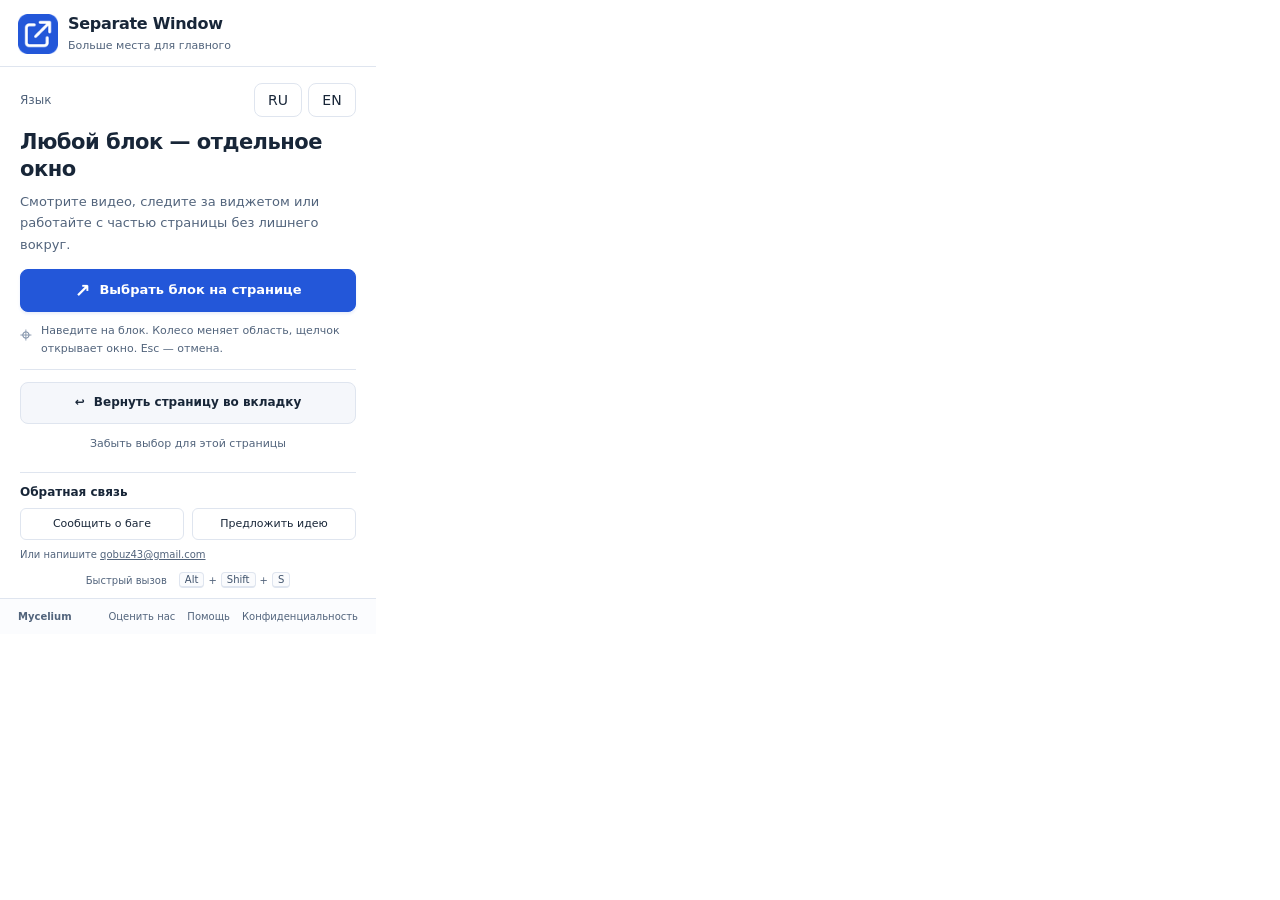
==== popup.html @ 71defe0a "feat: add feedback links and language buttons" ====
<!doctype html>
<html lang="ru">
<head>
  <meta charset="utf-8">
  <meta name="viewport" content="width=device-width,initial-scale=1">
  <title>Separate Window</title>
  <link rel="icon" type="image/png" href="icons/icon32.png">
  <link rel="stylesheet" href="popup.css">
</head>
<body>
  <header class="app-header">
    <img src="icons/action48.png" width="40" height="40" alt="">
    <div><h1><a href="https://chromewebstore.google.com/detail/separate-window/fhcafcdfknddjfgbbkhpglgamceiclcm" target="_blank" rel="noopener noreferrer">Separate Window</a></h1><p data-i18n="appTagline">Больше места для главного</p></div>
    <span class="version" id="version"></span>
  </header>
  <main>
    <div class="language"><span id="language-label" data-i18n="languageLabel">Язык</span><div id="language" class="language-switch" role="group" aria-labelledby="language-label"><button type="button" data-language="ru" aria-label="Русский" aria-pressed="false">RU</button><button type="button" data-language="en" aria-label="English" aria-pressed="false">EN</button></div></div>
    <section class="selection" aria-labelledby="selection-title">
      <h2 id="selection-title" data-i18n="popupHeading">Любой блок — отдельное окно</h2>
      <p data-i18n="popupIntro">Смотрите видео, следите за виджетом или работайте с частью страницы без лишнего вокруг.</p>
      <button id="select" class="primary"><span aria-hidden="true">↗</span><span data-i18n="selectButton">Выбрать блок на странице</span></button>
      <div class="selection-hint"><span aria-hidden="true">⌖</span><p data-i18n="pickerHelp">Наведите на блок. Колесо меняет область, щелчок открывает окно. Esc — отмена.</p></div>
    </section>
    <section class="page-actions" aria-label="Page actions" data-i18n-label="pageActions">
      <button id="restore" class="secondary"><span aria-hidden="true">↩</span><span data-i18n="restoreButton">Вернуть страницу во вкладку</span></button>
      <button id="forget" class="quiet" data-i18n="forgetButton">Забыть выбор для этой страницы</button>
    </section>
    <div id="status" role="status" aria-live="polite"></div>
    <section class="feedback" aria-labelledby="feedback-heading">
      <h2 id="feedback-heading" data-i18n="feedbackHeading">Обратная связь</h2>
      <div class="feedback-links"><a id="report-bug" target="_blank" rel="noopener noreferrer" data-i18n="reportBug">Сообщить о баге</a><a id="suggest-feature" target="_blank" rel="noopener noreferrer" data-i18n="suggestFeature">Предложить идею</a></div>
      <p><span data-i18n="feedbackEmail">Или напишите</span> <a href="mailto:qobuz43@gmail.com">qobuz43@gmail.com</a></p>
    </section>
    <div class="shortcut"><span data-i18n="quickAccess">Быстрый вызов</span><kbd>Alt</kbd><span>+</span><kbd>Shift</kbd><span>+</span><kbd>S</kbd></div>
  </main>
  <footer><span>Mycelium</span><nav><a id="rate" href="https://chromewebstore.google.com/detail/separate-window/fhcafcdfknddjfgbbkhpglgamceiclcm/reviews" target="_blank" rel="noopener noreferrer" data-i18n="rateLink">Оценить нас</a><a href="https://github.com/MerlinRus/SeparateWindow#readme" target="_blank" rel="noopener noreferrer" data-i18n="helpLink">Помощь</a><a href="https://merlinrus.github.io/SeparateWindow/privacy.html" target="_blank" rel="noopener noreferrer" data-i18n="privacyLink">Конфиденциальность</a></nav></footer>
  <script src="i18n.js"></script><script src="popup.js"></script>
</body>
</html>
---- popup.css ----
:root{color-scheme:light;--bg:#fff;--surface:#f5f7fb;--line:#dfe5ef;--ink:#182638;--muted:#52647c;--accent:#2357d9;--accent-hover:#1944b5;--danger:#a52424}
*{box-sizing:border-box}
body{width:376px;margin:0;background:var(--bg);color:var(--ink);font:13px/1.5 "Segoe UI",system-ui,sans-serif}
.app-header{display:flex;align-items:center;gap:10px;padding:14px 18px 12px;border-bottom:1px solid var(--line)}
.app-header img{flex:none}.app-header h1{margin:0;font-size:16px;line-height:1.3;font-weight:650;letter-spacing:-.3px}.app-header p{margin:3px 0 0;color:var(--muted);font-size:11px}.version{margin-left:auto;color:var(--muted);font-size:10px;align-self:flex-start;padding-top:3px}
.app-header h1 a{color:inherit;text-decoration:none}.app-header h1 a:hover{text-decoration:underline}
main{padding:16px 20px 10px}h2{margin:0 0 9px;font-size:21px;font-weight:650;line-height:1.25;letter-spacing:-.5px}.selection>p{margin:0 0 14px;color:var(--muted);line-height:1.65}
button{display:flex;align-items:center;justify-content:center;gap:9px;width:100%;padding:11px 12px;border:1px solid var(--line);border-radius:8px;background:var(--bg);color:var(--ink);font:inherit;cursor:pointer;font-weight:600;line-height:1.45}
.primary{background:var(--accent);border-color:var(--accent);color:#fff;font-size:13px;box-shadow:0 2px 3px #2357d91a}.primary:hover{background:var(--accent-hover)}.primary>span:first-child{font-size:19px;line-height:1}
.selection-hint{display:flex;gap:9px;padding:10px 0 12px;align-items:flex-start;color:var(--muted)}.selection-hint>span{font-size:21px;line-height:1.3;color:#7c8da5}.selection-hint p{margin:0;font-size:11px;line-height:1.6}
.page-actions{border-top:1px solid var(--line);padding-top:12px}.secondary{background:var(--surface);font-size:12px}.secondary:hover{border-color:#aebdd5;background:#edf2fb}.quiet{background:none;border:0;font-size:11px;font-weight:400;color:var(--muted);padding:12px 4px 4px}.quiet:hover{color:var(--accent)}
button:focus-visible,a:focus-visible{outline:3px solid #8fafff;outline-offset:3px}button:disabled{opacity:.55;cursor:wait}#status:empty{display:none}#status{color:var(--danger);background:#fff0ee;border-radius:6px;padding:10px;margin-top:12px;font-size:12px}
.shortcut{display:flex;align-items:center;justify-content:center;gap:4px;color:var(--muted);font-size:10px;margin-top:10px}.shortcut>span:first-child{margin-right:8px}kbd{border:1px solid var(--line);border-bottom-width:2px;border-radius:4px;padding:1px 5px;font:10px "Segoe UI",system-ui;background:#fafbfd;color:#41546d}
footer{display:flex;align-items:center;justify-content:space-between;padding:10px 18px;border-top:1px solid var(--line);font-size:10px;color:var(--muted);background:#fbfcfe}footer>span{font-weight:600}nav{display:flex;gap:12px}a{color:var(--muted);text-decoration:none}a:hover{color:var(--accent);text-decoration:underline}

.language{display:flex;align-items:center;justify-content:space-between;gap:12px;margin:0 0 12px;color:var(--muted);font-size:12px}.language-switch{display:flex;gap:6px}.language-switch button{width:48px;min-height:34px;padding:5px 10px;font-size:14px;font-weight:500}.language-switch button[aria-pressed=true]{color:#fff;background:var(--accent);border-color:var(--accent)}.language-switch button:hover{border-color:var(--accent)}
.feedback{margin-top:16px;padding-top:12px;border-top:1px solid var(--line)}.feedback h2{font-size:12px;letter-spacing:0;margin-bottom:8px}.feedback-links{display:flex;gap:8px}.feedback-links a{display:block;flex:1;padding:7px 8px;border:1px solid var(--line);border-radius:6px;color:var(--ink);font-size:11px;text-align:center}.feedback-links a:hover{border-color:var(--accent);color:var(--accent);text-decoration:none}.feedback p{font-size:10px;color:var(--muted);margin:7px 0 0}.feedback p a{text-decoration:underline}
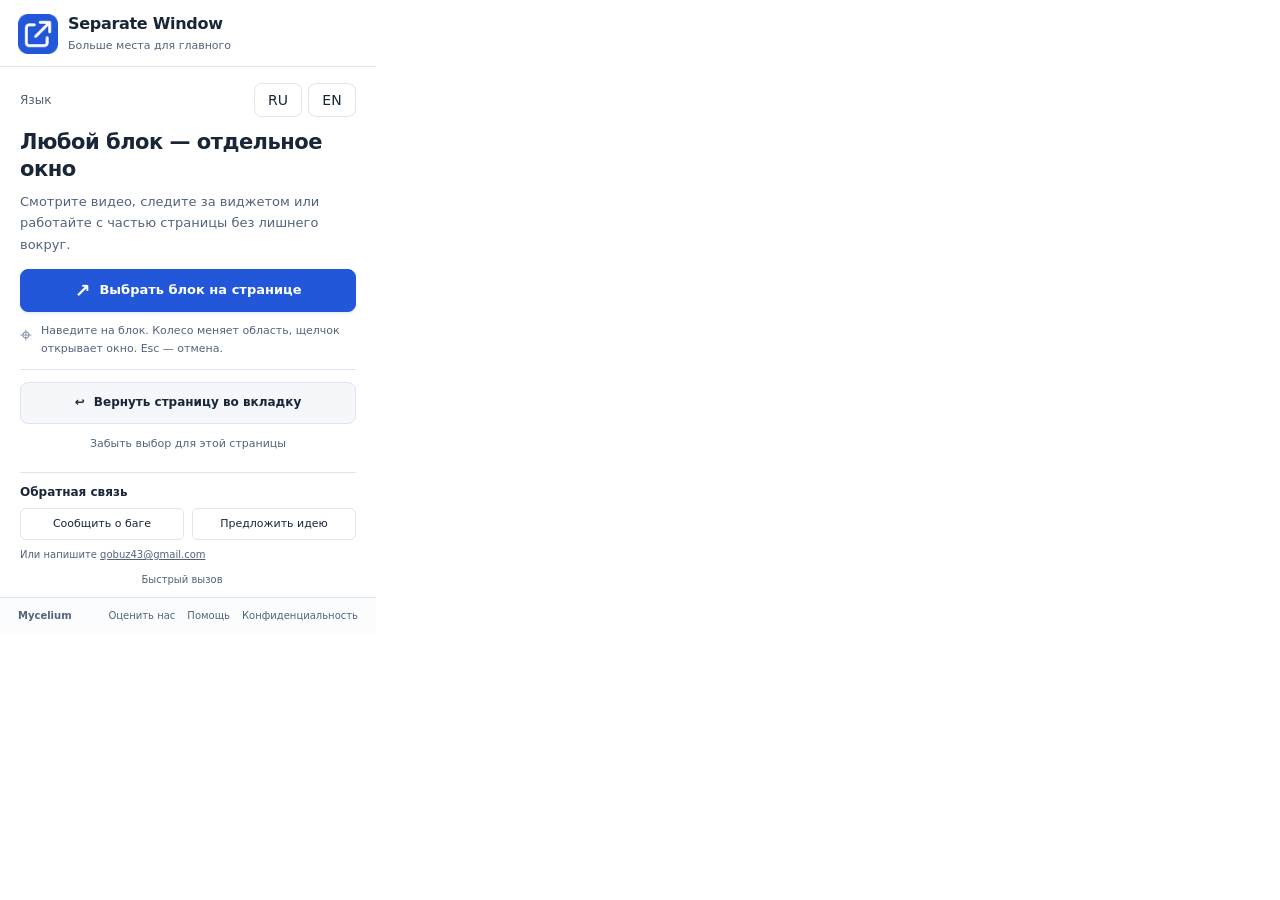
==== commit 721fb264: "fix: harden window recovery and privacy" ====
--- a/popup.html
+++ b/popup.html
@@ -4,7 +4,7 @@
   <meta charset="utf-8">
   <meta name="viewport" content="width=device-width,initial-scale=1">
   <title>Separate Window</title>
-  <link rel="icon" type="image/png" href="icons/icon32.png">
+  <link rel="icon" href="icons/favicon.ico">
   <link rel="stylesheet" href="popup.css">
 </head>
 <body>
@@ -31,7 +31,7 @@
       <div class="feedback-links"><a id="report-bug" target="_blank" rel="noopener noreferrer" data-i18n="reportBug">Сообщить о баге</a><a id="suggest-feature" target="_blank" rel="noopener noreferrer" data-i18n="suggestFeature">Предложить идею</a></div>
       <p><span data-i18n="feedbackEmail">Или напишите</span> <a href="mailto:qobuz43@gmail.com">qobuz43@gmail.com</a></p>
     </section>
-    <div class="shortcut"><span data-i18n="quickAccess">Быстрый вызов</span><kbd>Alt</kbd><span>+</span><kbd>Shift</kbd><span>+</span><kbd>S</kbd></div>
+    <div class="shortcut"><span data-i18n="quickAccess">Быстрый вызов</span><span id="shortcut-keys"></span></div>
   </main>
   <footer><span>Mycelium</span><nav><a id="rate" href="https://chromewebstore.google.com/detail/separate-window/fhcafcdfknddjfgbbkhpglgamceiclcm/reviews" target="_blank" rel="noopener noreferrer" data-i18n="rateLink">Оценить нас</a><a href="https://github.com/MerlinRus/SeparateWindow#readme" target="_blank" rel="noopener noreferrer" data-i18n="helpLink">Помощь</a><a href="https://merlinrus.github.io/SeparateWindow/privacy.html" target="_blank" rel="noopener noreferrer" data-i18n="privacyLink">Конфиденциальность</a></nav></footer>
   <script src="i18n.js"></script><script src="popup.js"></script>
--- a/popup.css
+++ b/popup.css
@@ -11,6 +11,7 @@
 .page-actions{border-top:1px solid var(--line);padding-top:12px}.secondary{background:var(--surface);font-size:12px}.secondary:hover{border-color:#aebdd5;background:#edf2fb}.quiet{background:none;border:0;font-size:11px;font-weight:400;color:var(--muted);padding:12px 4px 4px}.quiet:hover{color:var(--accent)}
 button:focus-visible,a:focus-visible{outline:3px solid #8fafff;outline-offset:3px}button:disabled{opacity:.55;cursor:wait}#status:empty{display:none}#status{color:var(--danger);background:#fff0ee;border-radius:6px;padding:10px;margin-top:12px;font-size:12px}
 .shortcut{display:flex;align-items:center;justify-content:center;gap:4px;color:var(--muted);font-size:10px;margin-top:10px}.shortcut>span:first-child{margin-right:8px}kbd{border:1px solid var(--line);border-bottom-width:2px;border-radius:4px;padding:1px 5px;font:10px "Segoe UI",system-ui;background:#fafbfd;color:#41546d}
+#shortcut-keys{display:flex;align-items:center;gap:4px}
 footer{display:flex;align-items:center;justify-content:space-between;padding:10px 18px;border-top:1px solid var(--line);font-size:10px;color:var(--muted);background:#fbfcfe}footer>span{font-weight:600}nav{display:flex;gap:12px}a{color:var(--muted);text-decoration:none}a:hover{color:var(--accent);text-decoration:underline}
 
 .language{display:flex;align-items:center;justify-content:space-between;gap:12px;margin:0 0 12px;color:var(--muted);font-size:12px}.language-switch{display:flex;gap:6px}.language-switch button{width:48px;min-height:34px;padding:5px 10px;font-size:14px;font-weight:500}.language-switch button[aria-pressed=true]{color:#fff;background:var(--accent);border-color:var(--accent)}.language-switch button:hover{border-color:var(--accent)}
